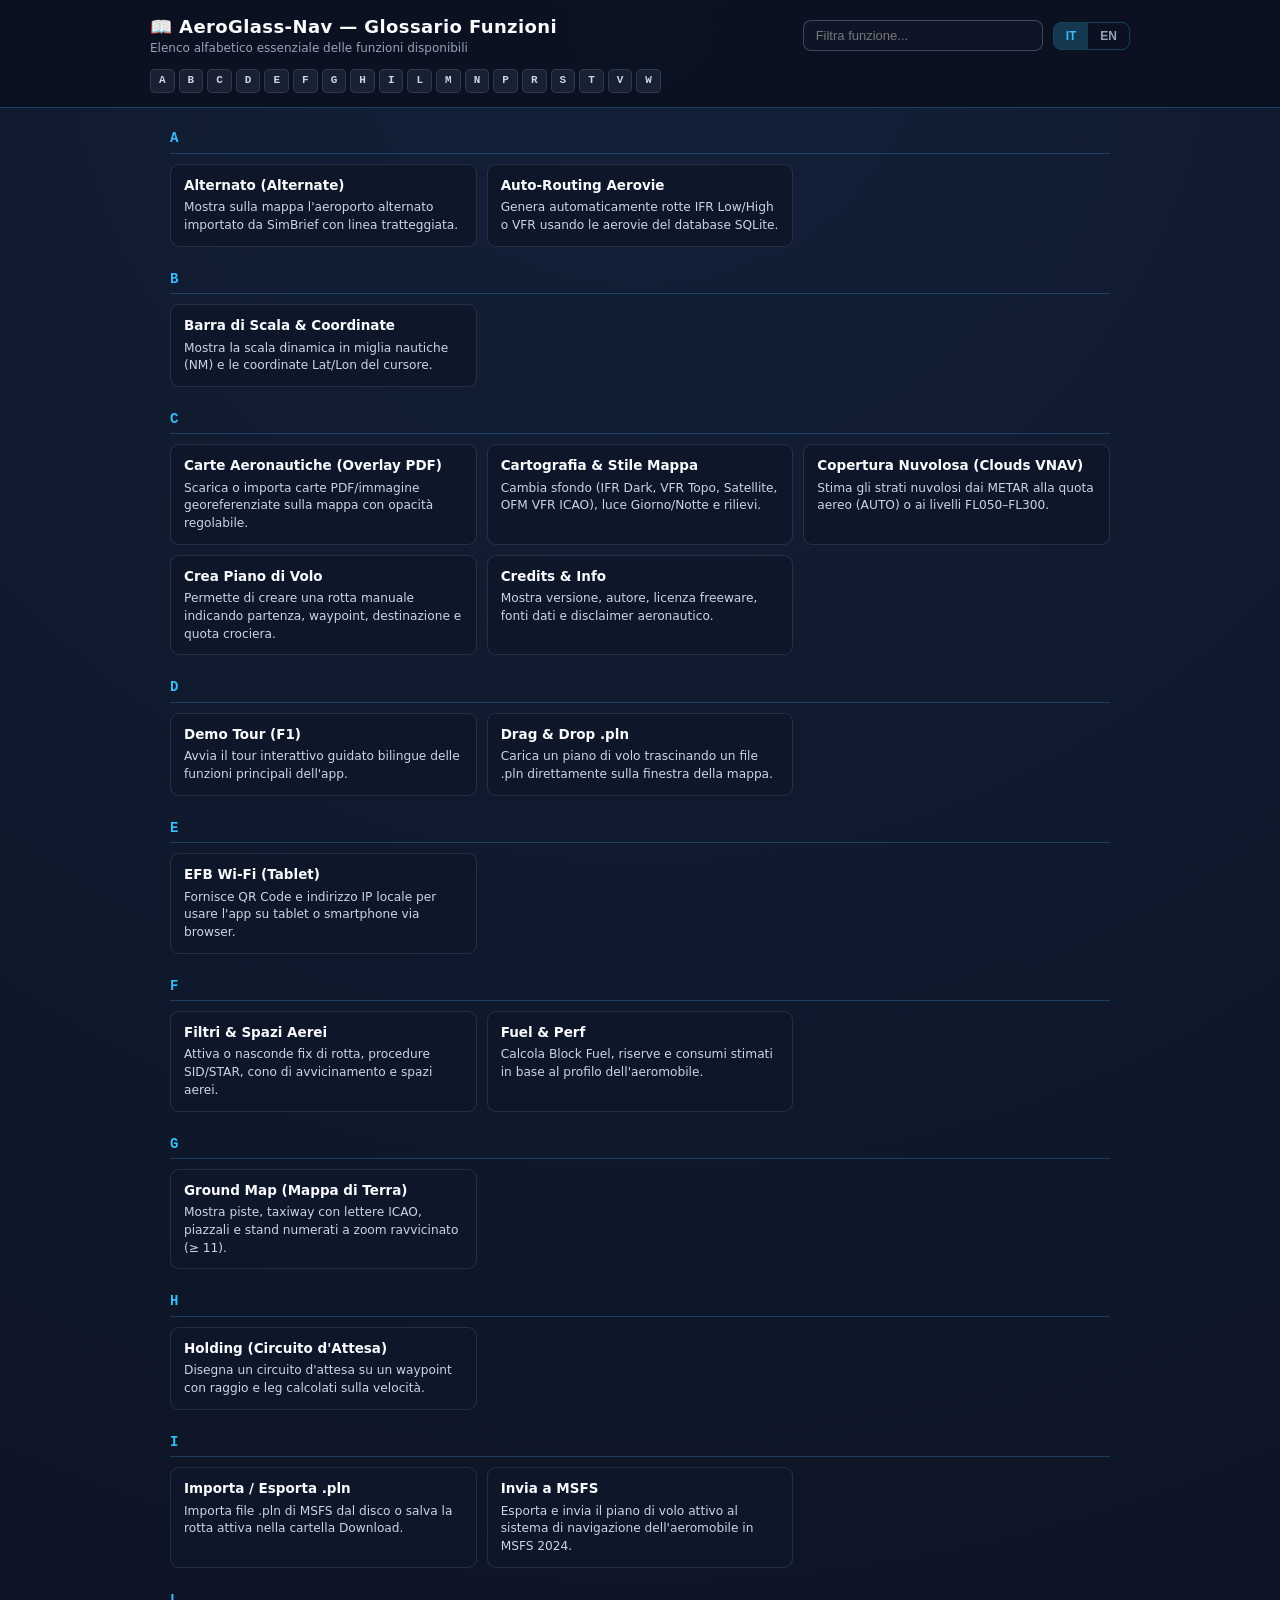
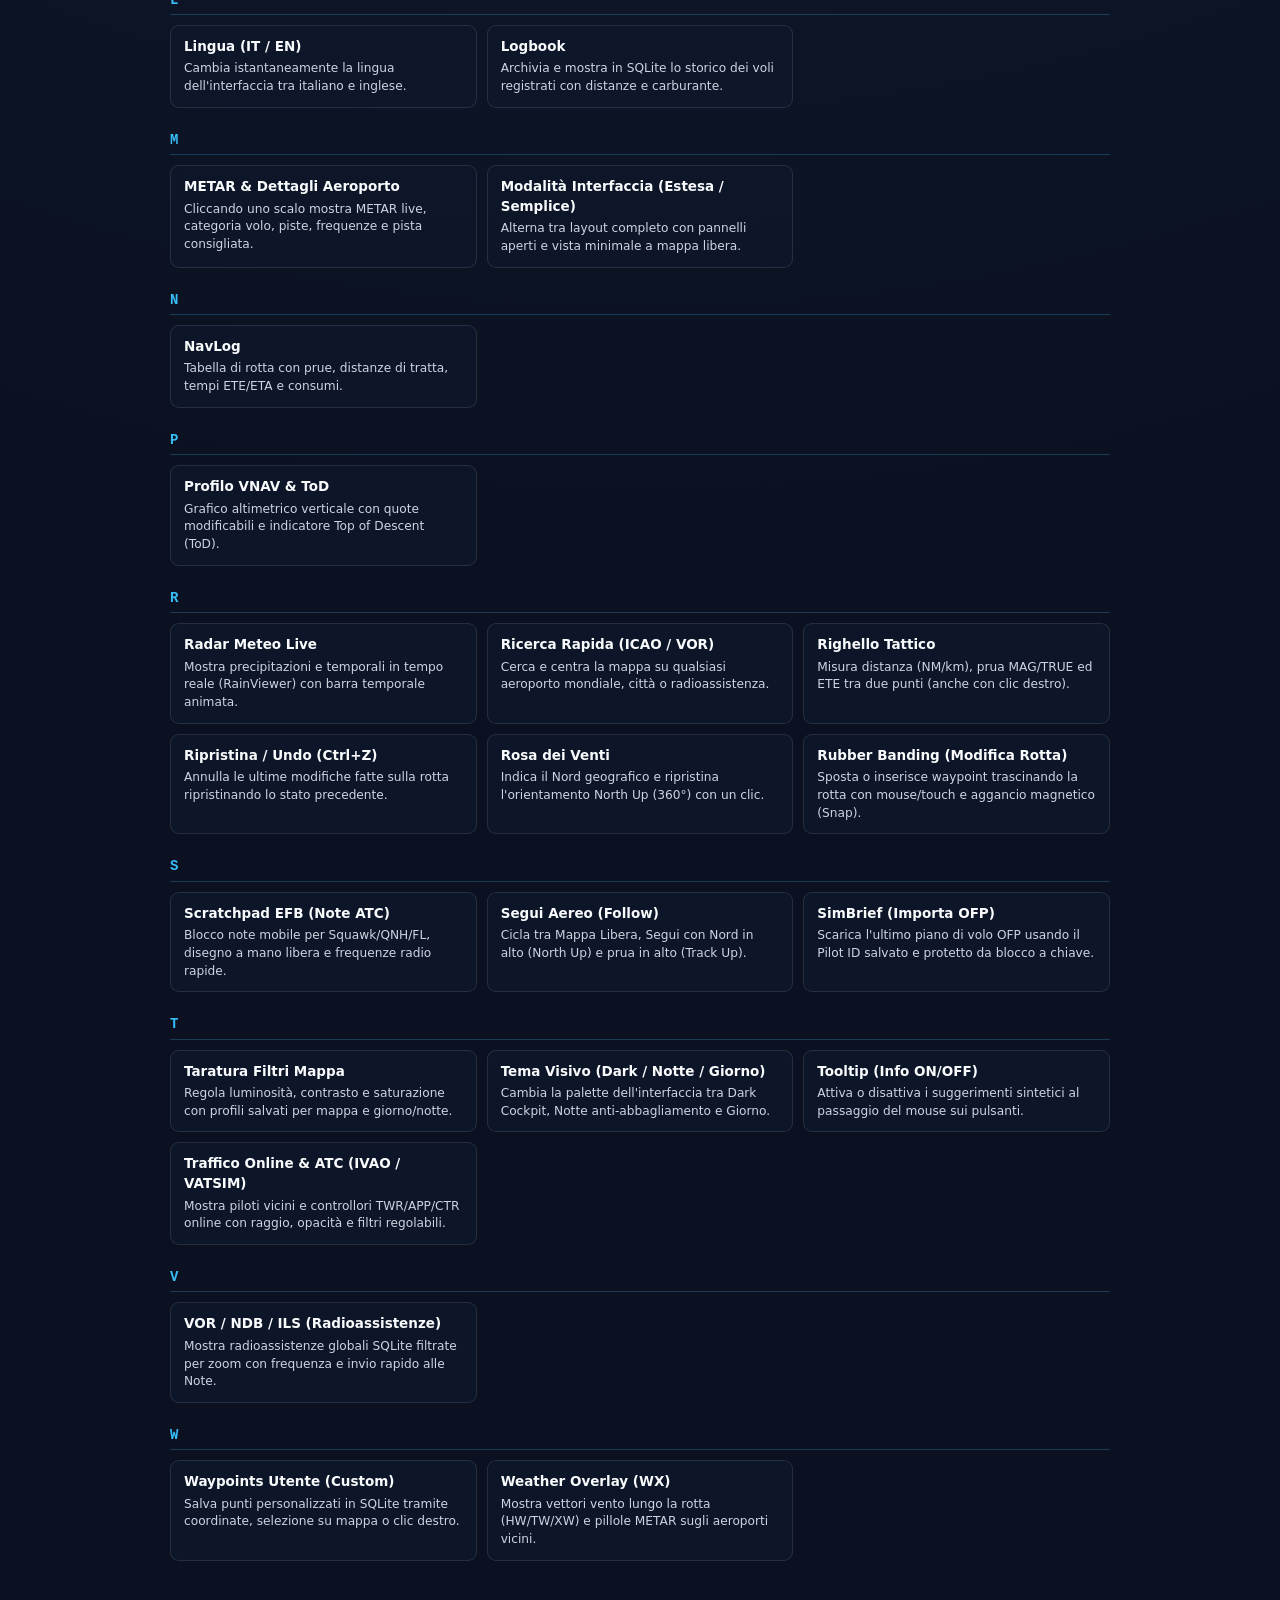
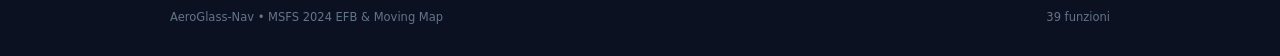
==== src/ui/glossary.html @ 99c02edd "feat: Add bilingual feature glossary and integrate glossary button in UI" ====
<!DOCTYPE html>
<html lang="it">
<head>
    <meta charset="UTF-8">
    <meta name="viewport" content="width=device-width, initial-scale=1.0">
    <title>AeroGlass-Nav — Glossario Funzioni / Feature Glossary</title>
    <style>
        :root {
            --bg-main: #0b1120;
            --bg-card: rgba(15, 23, 42, 0.92);
            --border: rgba(56, 189, 248, 0.28);
            --cyan: #38bdf8;
            --text: #e2e8f0;
            --muted: #94a3b8;
        }
        * { box-sizing: border-box; }
        body {
            margin: 0;
            background: radial-gradient(circle at top, #132038 0%, var(--bg-main) 65%);
            color: var(--text);
            font-family: 'Segoe UI', system-ui, -apple-system, sans-serif;
            min-height: 100vh;
            line-height: 1.45;
        }
        header {
            position: sticky;
            top: 0;
            z-index: 100;
            background: rgba(11, 17, 32, 0.94);
            backdrop-filter: blur(10px);
            border-bottom: 1px solid var(--border);
            padding: 14px 20px;
        }
        .header-inner {
            max-width: 980px;
            margin: 0 auto;
            display: flex;
            flex-wrap: wrap;
            align-items: center;
            justify-content: space-between;
            gap: 12px;
        }
        .brand {
            display: flex;
            flex-direction: column;
        }
        .brand h1 {
            margin: 0;
            font-size: 18px;
            color: #f8fafc;
            letter-spacing: 0.4px;
        }
        .brand span {
            font-size: 12px;
            color: var(--muted);
        }
        .controls {
            display: flex;
            align-items: center;
            gap: 10px;
            flex-wrap: wrap;
        }
        #searchInput {
            background: rgba(15, 23, 42, 0.95);
            border: 1px solid rgba(148, 163, 184, 0.35);
            color: #f8fafc;
            border-radius: 8px;
            padding: 7px 12px;
            font-size: 13px;
            width: 240px;
            outline: none;
        }
        #searchInput:focus {
            border-color: var(--cyan);
            box-shadow: 0 0 0 2px rgba(56, 189, 248, 0.2);
        }
        .lang-group {
            display: inline-flex;
            border: 1px solid var(--border);
            border-radius: 8px;
            overflow: hidden;
        }
        .lang-btn {
            background: transparent;
            border: none;
            color: var(--muted);
            padding: 6px 12px;
            font-size: 12px;
            font-weight: 700;
            cursor: pointer;
            transition: background 0.15s, color 0.15s;
        }
        .lang-btn.active {
            background: rgba(56, 189, 248, 0.22);
            color: var(--cyan);
        }
        .alpha-bar {
            max-width: 980px;
            margin: 12px auto 0;
            display: flex;
            flex-wrap: wrap;
            gap: 4px;
        }
        .alpha-btn {
            background: rgba(30, 41, 59, 0.7);
            border: 1px solid rgba(148, 163, 184, 0.2);
            color: #cbd5e1;
            border-radius: 5px;
            padding: 3px 8px;
            font-size: 11px;
            font-weight: 700;
            font-family: Consolas, monospace;
            text-decoration: none;
            cursor: pointer;
        }
        .alpha-btn:hover {
            border-color: var(--cyan);
            color: var(--cyan);
        }
        main {
            max-width: 980px;
            margin: 20px auto 48px;
            padding: 0 20px;
        }
        .letter-group {
            margin-bottom: 22px;
        }
        .letter-heading {
            font-family: Consolas, monospace;
            font-size: 14px;
            font-weight: 800;
            color: var(--cyan);
            border-bottom: 1px solid rgba(56, 189, 248, 0.25);
            padding-bottom: 4px;
            margin: 0 0 10px;
            scroll-margin-top: 125px;
        }
        .entries-grid {
            display: grid;
            grid-template-columns: repeat(auto-fill, minmax(290px, 1fr));
            gap: 10px;
        }
        .entry-card {
            background: var(--bg-card);
            border: 1px solid rgba(148, 163, 184, 0.18);
            border-radius: 9px;
            padding: 11px 13px;
            transition: border-color 0.15s ease;
        }
        .entry-card:hover {
            border-color: rgba(56, 189, 248, 0.55);
        }
        .entry-title {
            font-size: 13.5px;
            font-weight: 700;
            color: #f8fafc;
            margin-bottom: 4px;
        }
        .entry-desc {
            font-size: 12.2px;
            color: #cbd5e1;
            margin: 0;
        }
        .empty-state {
            text-align: center;
            color: var(--muted);
            padding: 40px 10px;
            font-size: 14px;
        }
        footer {
            max-width: 980px;
            margin: 0 auto 30px;
            padding: 0 20px;
            font-size: 11.5px;
            color: #64748b;
            display: flex;
            justify-content: space-between;
            flex-wrap: wrap;
            gap: 8px;
        }
    </style>
</head>
<body>
    <header>
        <div class="header-inner">
            <div class="brand">
                <h1 id="pageTitle">📖 AeroGlass-Nav — Glossario Funzioni</h1>
                <span id="pageSubtitle">Elenco alfabetico essenziale delle funzioni disponibili</span>
            </div>
            <div class="controls">
                <input id="searchInput" type="search" placeholder="Filtra funzione..." oninput="renderGlossary()">
                <div class="lang-group">
                    <button id="btnLangIt" class="lang-btn" type="button" onclick="setLang('it')">IT</button>
                    <button id="btnLangEn" class="lang-btn" type="button" onclick="setLang('en')">EN</button>
                </div>
            </div>
        </div>
        <nav id="alphaBar" class="alpha-bar"></nav>
    </header>

    <main id="glossaryContainer"></main>

    <footer>
        <span>AeroGlass-Nav • MSFS 2024 EFB &amp; Moving Map</span>
        <span id="countLabel"></span>
    </footer>

    <script>
        const UI_TEXT = {
            it: {
                title: "📖 AeroGlass-Nav — Glossario Funzioni",
                subtitle: "Elenco alfabetico essenziale delle funzioni disponibili",
                search: "Filtra funzione...",
                empty: "Nessuna funzione corrisponde alla ricerca.",
                count: (n) => `${n} funzioni`
            },
            en: {
                title: "📖 AeroGlass-Nav — Feature Glossary",
                subtitle: "Essential alphabetical reference of available features",
                search: "Filter features...",
                empty: "No matching features found.",
                count: (n) => `${n} features`
            }
        };

        const GLOSSARY_ENTRIES = [
            {
                it: { term: "Alternato (Alternate)", desc: "Mostra sulla mappa l'aeroporto alternato importato da SimBrief con linea tratteggiata." },
                en: { term: "Alternate Airport", desc: "Displays the SimBrief alternate airport on the map connected by a dashed line." }
            },
            {
                it: { term: "Auto-Routing Aerovie", desc: "Genera automaticamente rotte IFR Low/High o VFR usando le aerovie del database SQLite." },
                en: { term: "Airway Auto-Routing", desc: "Automatically builds IFR Low/High or VFR routes using airways stored in SQLite." }
            },
            {
                it: { term: "Barra di Scala & Coordinate", desc: "Mostra la scala dinamica in miglia nautiche (NM) e le coordinate Lat/Lon del cursore." },
                en: { term: "Scale Bar & Coordinates", desc: "Displays the dynamic nautical mile (NM) scale bar and cursor Lat/Lon coordinates." }
            },
            {
                it: { term: "Carte Aeronautiche (Overlay PDF)", desc: "Scarica o importa carte PDF/immagine georeferenziate sulla mappa con opacità regolabile." },
                en: { term: "Aviation Charts (PDF Overlay)", desc: "Downloads or imports georeferenced PDF/image charts overlaid on the map with adjustable opacity." }
            },
            {
                it: { term: "Cartografia & Stile Mappa", desc: "Cambia sfondo (IFR Dark, VFR Topo, Satellite, OFM VFR ICAO), luce Giorno/Notte e rilievi." },
                en: { term: "Map Style & Layers", desc: "Switches base map (IFR Dark, VFR Topo, Satellite, OFM VFR ICAO), Day/Night lighting and hillshade relief." }
            },
            {
                it: { term: "Copertura Nuvolosa (Clouds VNAV)", desc: "Stima gli strati nuvolosi dai METAR alla quota aereo (AUTO) o ai livelli FL050–FL300." },
                en: { term: "Cloud Coverage (VNAV Clouds)", desc: "Estimates cloud layers from METAR reports at aircraft altitude (AUTO) or FL050–FL300." }
            },
            {
                it: { term: "Crea Piano di Volo", desc: "Permette di creare una rotta manuale indicando partenza, waypoint, destinazione e quota crociera." },
                en: { term: "Create Flight Plan", desc: "Builds a manual route by entering departure, waypoints, destination and cruise altitude." }
            },
            {
                it: { term: "Credits & Info", desc: "Mostra versione, autore, licenza freeware, fonti dati e disclaimer aeronautico." },
                en: { term: "Credits & Info", desc: "Shows version, author, freeware license, data sources and aviation disclaimer." }
            },
            {
                it: { term: "Demo Tour (F1)", desc: "Avvia il tour interattivo guidato bilingue delle funzioni principali dell'app." },
                en: { term: "Demo Tour (F1)", desc: "Starts the interactive bilingual guided tour of the main application features." }
            },
            {
                it: { term: "Drag & Drop .pln", desc: "Carica un piano di volo trascinando un file .pln direttamente sulla finestra della mappa." },
                en: { term: "Drag & Drop .pln", desc: "Loads a flight plan instantly by dropping a .pln file onto the map window." }
            },
            {
                it: { term: "EFB Wi-Fi (Tablet)", desc: "Fornisce QR Code e indirizzo IP locale per usare l'app su tablet o smartphone via browser." },
                en: { term: "Wi-Fi EFB (Tablet)", desc: "Provides a QR Code and local IP address to run the EFB on a tablet or phone browser." }
            },
            {
                it: { term: "Filtri & Spazi Aerei", desc: "Attiva o nasconde fix di rotta, procedure SID/STAR, cono di avvicinamento e spazi aerei." },
                en: { term: "Filters & Airspaces", desc: "Toggles route fixes, SID/STAR procedures, approach cone and airspace boundaries." }
            },
            {
                it: { term: "Fuel & Perf", desc: "Calcola Block Fuel, riserve e consumi stimati in base al profilo dell'aeromobile." },
                en: { term: "Fuel & Perf", desc: "Calculates Block Fuel, reserves and estimated burn based on aircraft performance." }
            },
            {
                it: { term: "Ground Map (Mappa di Terra)", desc: "Mostra piste, taxiway con lettere ICAO, piazzali e stand numerati a zoom ravvicinato (≥ 11)." },
                en: { term: "Airport Ground Map", desc: "Renders runways, ICAO-labeled taxiways, aprons and numbered stands at close zoom (≥ 11)." }
            },
            {
                it: { term: "Holding (Circuito d'Attesa)", desc: "Disegna un circuito d'attesa su un waypoint con raggio e leg calcolati sulla velocità." },
                en: { term: "Holding Pattern", desc: "Draws a holding racetrack at a waypoint with turn radius and leg calculated from speed." }
            },
            {
                it: { term: "Importa / Esporta .pln", desc: "Importa file .pln di MSFS dal disco o salva la rotta attiva nella cartella Download." },
                en: { term: "Import / Export .pln", desc: "Imports MSFS .pln files from disk or exports the active route to Downloads." }
            },
            {
                it: { term: "Invia a MSFS", desc: "Esporta e invia il piano di volo attivo al sistema di navigazione dell'aeromobile in MSFS 2024." },
                en: { term: "Send to MSFS", desc: "Exports and sends the active flight plan to the current aircraft's avionics in MSFS 2024." }
            },
            {
                it: { term: "Lingua (IT / EN)", desc: "Cambia istantaneamente la lingua dell'interfaccia tra italiano e inglese." },
                en: { term: "Language (IT / EN)", desc: "Instantly switches the user interface between Italian and English." }
            },
            {
                it: { term: "Logbook", desc: "Archivia e mostra in SQLite lo storico dei voli registrati con distanze e carburante." },
                en: { term: "Logbook", desc: "Stores and displays flight history, distances and fuel logs in local SQLite." }
            },
            {
                it: { term: "METAR & Dettagli Aeroporto", desc: "Cliccando uno scalo mostra METAR live, categoria volo, piste, frequenze e pista consigliata." },
                en: { term: "Quick METAR & Airport Details", desc: "Clicking an airport shows live METAR, flight category, runways, frequencies and best runway." }
            },
            {
                it: { term: "Modalità Interfaccia (Estesa / Semplice)", desc: "Alterna tra layout completo con pannelli aperti e vista minimale a mappa libera." },
                en: { term: "UI Mode (Extended / Simple)", desc: "Toggles between full layout with panels and a minimal uncluttered map view." }
            },
            {
                it: { term: "NavLog", desc: "Tabella di rotta con prue, distanze di tratta, tempi ETE/ETA e consumi." },
                en: { term: "NavLog", desc: "Detailed route log with headings, leg distances, ETE/ETA and fuel burn." }
            },
            {
                it: { term: "Profilo VNAV & ToD", desc: "Grafico altimetrico verticale con quote modificabili e indicatore Top of Descent (ToD)." },
                en: { term: "VNAV Profile & ToD", desc: "Vertical altitude profile drawer with editable altitudes and Top of Descent (ToD) marker." }
            },
            {
                it: { term: "Radar Meteo Live", desc: "Mostra precipitazioni e temporali in tempo reale (RainViewer) con barra temporale animata." },
                en: { term: "Live Weather Radar", desc: "Overlays real-time rain and storm cells (RainViewer) with an animated timeline bar." }
            },
            {
                it: { term: "Ricerca Rapida (ICAO / VOR)", desc: "Cerca e centra la mappa su qualsiasi aeroporto mondiale, città o radioassistenza." },
                en: { term: "Quick Search (ICAO / VOR)", desc: "Searches and centers the map on any worldwide airport, city or VOR." }
            },
            {
                it: { term: "Righello Tattico", desc: "Misura distanza (NM/km), prua MAG/TRUE ed ETE tra due punti (anche con clic destro)." },
                en: { term: "Measure Tool", desc: "Measures distance (NM/km), MAG/TRUE bearing and ETE between two points (also via Right-Click)." }
            },
            {
                it: { term: "Ripristina / Undo (Ctrl+Z)", desc: "Annulla le ultime modifiche fatte sulla rotta ripristinando lo stato precedente." },
                en: { term: "Undo Route Change (Ctrl+Z)", desc: "Reverts recent flight plan modifications step by step." }
            },
            {
                it: { term: "Rosa dei Venti", desc: "Indica il Nord geografico e ripristina l'orientamento North Up (360°) con un clic." },
                en: { term: "Compass Rose", desc: "Indicates True North and resets map orientation to North Up (360°) on click." }
            },
            {
                it: { term: "Rubber Banding (Modifica Rotta)", desc: "Sposta o inserisce waypoint trascinando la rotta con mouse/touch e aggancio magnetico (Snap)." },
                en: { term: "Rubber Banding (Route Drag)", desc: "Moves or inserts waypoints by dragging the route with mouse/touch and magnetic Snap." }
            },
            {
                it: { term: "Scratchpad EFB (Note ATC)", desc: "Blocco note mobile per Squawk/QNH/FL, disegno a mano libera e frequenze radio rapide." },
                en: { term: "EFB Scratchpad (ATC Notes)", desc: "Draggable pad for Squawk/QNH/FL clearances, freehand drawing and quick frequencies." }
            },
            {
                it: { term: "Segui Aereo (Follow)", desc: "Cicla tra Mappa Libera, Segui con Nord in alto (North Up) e prua in alto (Track Up)." },
                en: { term: "Follow Aircraft", desc: "Cycles through Free Map, North Up and Track Up centering modes." }
            },
            {
                it: { term: "SimBrief (Importa OFP)", desc: "Scarica l'ultimo piano di volo OFP usando il Pilot ID salvato e protetto da blocco a chiave." },
                en: { term: "SimBrief (OFP Import)", desc: "Fetches the latest SimBrief OFP using a saved Pilot ID protected by a key lock." }
            },
            {
                it: { term: "Taratura Filtri Mappa", desc: "Regola luminosità, contrasto e saturazione con profili salvati per mappa e giorno/notte." },
                en: { term: "Map Filter Calibrator", desc: "Adjusts brightness, contrast and saturation with separate profiles per map and lighting." }
            },
            {
                it: { term: "Tema Visivo (Dark / Notte / Giorno)", desc: "Cambia la palette dell'interfaccia tra Dark Cockpit, Notte anti-abbagliamento e Giorno." },
                en: { term: "Visual Theme (Dark / Night / Day)", desc: "Switches UI theme between Dark Cockpit, anti-glare Night and Day mode." }
            },
            {
                it: { term: "Tooltip (Info ON/OFF)", desc: "Attiva o disattiva i suggerimenti sintetici al passaggio del mouse sui pulsanti." },
                en: { term: "Tooltips (Info ON/OFF)", desc: "Enables or disables concise hover descriptions on toolbar buttons." }
            },
            {
                it: { term: "Traffico Online & ATC (IVAO / VATSIM)", desc: "Mostra piloti vicini e controllori TWR/APP/CTR online con raggio, opacità e filtri regolabili." },
                en: { term: "Online Traffic & ATC (IVAO / VATSIM)", desc: "Displays nearby pilots and online TWR/APP/CTR sectors with adjustable range and opacity." }
            },
            {
                it: { term: "VOR / NDB / ILS (Radioassistenze)", desc: "Mostra radioassistenze globali SQLite filtrate per zoom con frequenza e invio rapido alle Note." },
                en: { term: "VOR / NDB / ILS (Navaids)", desc: "Shows worldwide SQLite navaids filtered by zoom with frequency and one-click send to Notes." }
            },
            {
                it: { term: "Waypoints Utente (Custom)", desc: "Salva punti personalizzati in SQLite tramite coordinate, selezione su mappa o clic destro." },
                en: { term: "User Waypoints (Custom)", desc: "Saves custom waypoints in SQLite via coordinates, map pick or Right-Click." }
            },
            {
                it: { term: "Weather Overlay (WX)", desc: "Mostra vettori vento lungo la rotta (HW/TW/XW) e pillole METAR sugli aeroporti vicini." },
                en: { term: "Weather Overlay (WX)", desc: "Displays route wind vectors (HW/TW/XW) and quick METAR pills on nearby airports." }
            }
        ];

        const params = new URLSearchParams(window.location.search);
        let activeLang = (params.get('lang') === 'en') ? 'en' : 'it';

        function setLang(lang) {
            activeLang = (lang === 'en') ? 'en' : 'it';
            document.documentElement.lang = activeLang;
            document.getElementById('btnLangIt').classList.toggle('active', activeLang === 'it');
            document.getElementById('btnLangEn').classList.toggle('active', activeLang === 'en');
            document.getElementById('pageTitle').textContent = UI_TEXT[activeLang].title;
            document.getElementById('pageSubtitle').textContent = UI_TEXT[activeLang].subtitle;
            document.getElementById('searchInput').placeholder = UI_TEXT[activeLang].search;
            renderGlossary();
        }

        function renderGlossary() {
            const q = (document.getElementById('searchInput').value || '').trim().toLowerCase();
            const container = document.getElementById('glossaryContainer');
            const alphaBar = document.getElementById('alphaBar');

            const items = GLOSSARY_ENTRIES
                .map(entry => entry[activeLang])
                .filter(item => !q || item.term.toLowerCase().includes(q) || item.desc.toLowerCase().includes(q))
                .sort((a, b) => a.term.localeCompare(b.term, activeLang, { sensitivity: 'base' }));

            document.getElementById('countLabel').textContent = UI_TEXT[activeLang].count(items.length);

            if (items.length === 0) {
                alphaBar.innerHTML = '';
                container.innerHTML = `<div class="empty-state">${UI_TEXT[activeLang].empty}</div>`;
                return;
            }

            const grouped = new Map();
            items.forEach(item => {
                const letter = item.term.charAt(0).toUpperCase();
                if (!grouped.has(letter)) grouped.set(letter, []);
                grouped.get(letter).push(item);
            });

            alphaBar.innerHTML = Array.from(grouped.keys())
                .map(l => `<a class="alpha-btn" href="#sec-${l}">${l}</a>`)
                .join('');

            let html = '';
            grouped.forEach((list, letter) => {
                html += `<section class="letter-group">
                    <h2 id="sec-${letter}" class="letter-heading">${letter}</h2>
                    <div class="entries-grid">
                        ${list.map(it => `
                            <article class="entry-card">
                                <div class="entry-title">${it.term}</div>
                                <p class="entry-desc">${it.desc}</p>
                            </article>
                        `).join('')}
                    </div>
                </section>`;
            });
            container.innerHTML = html;
        }

        setLang(activeLang);
    </script>
</body>
</html>
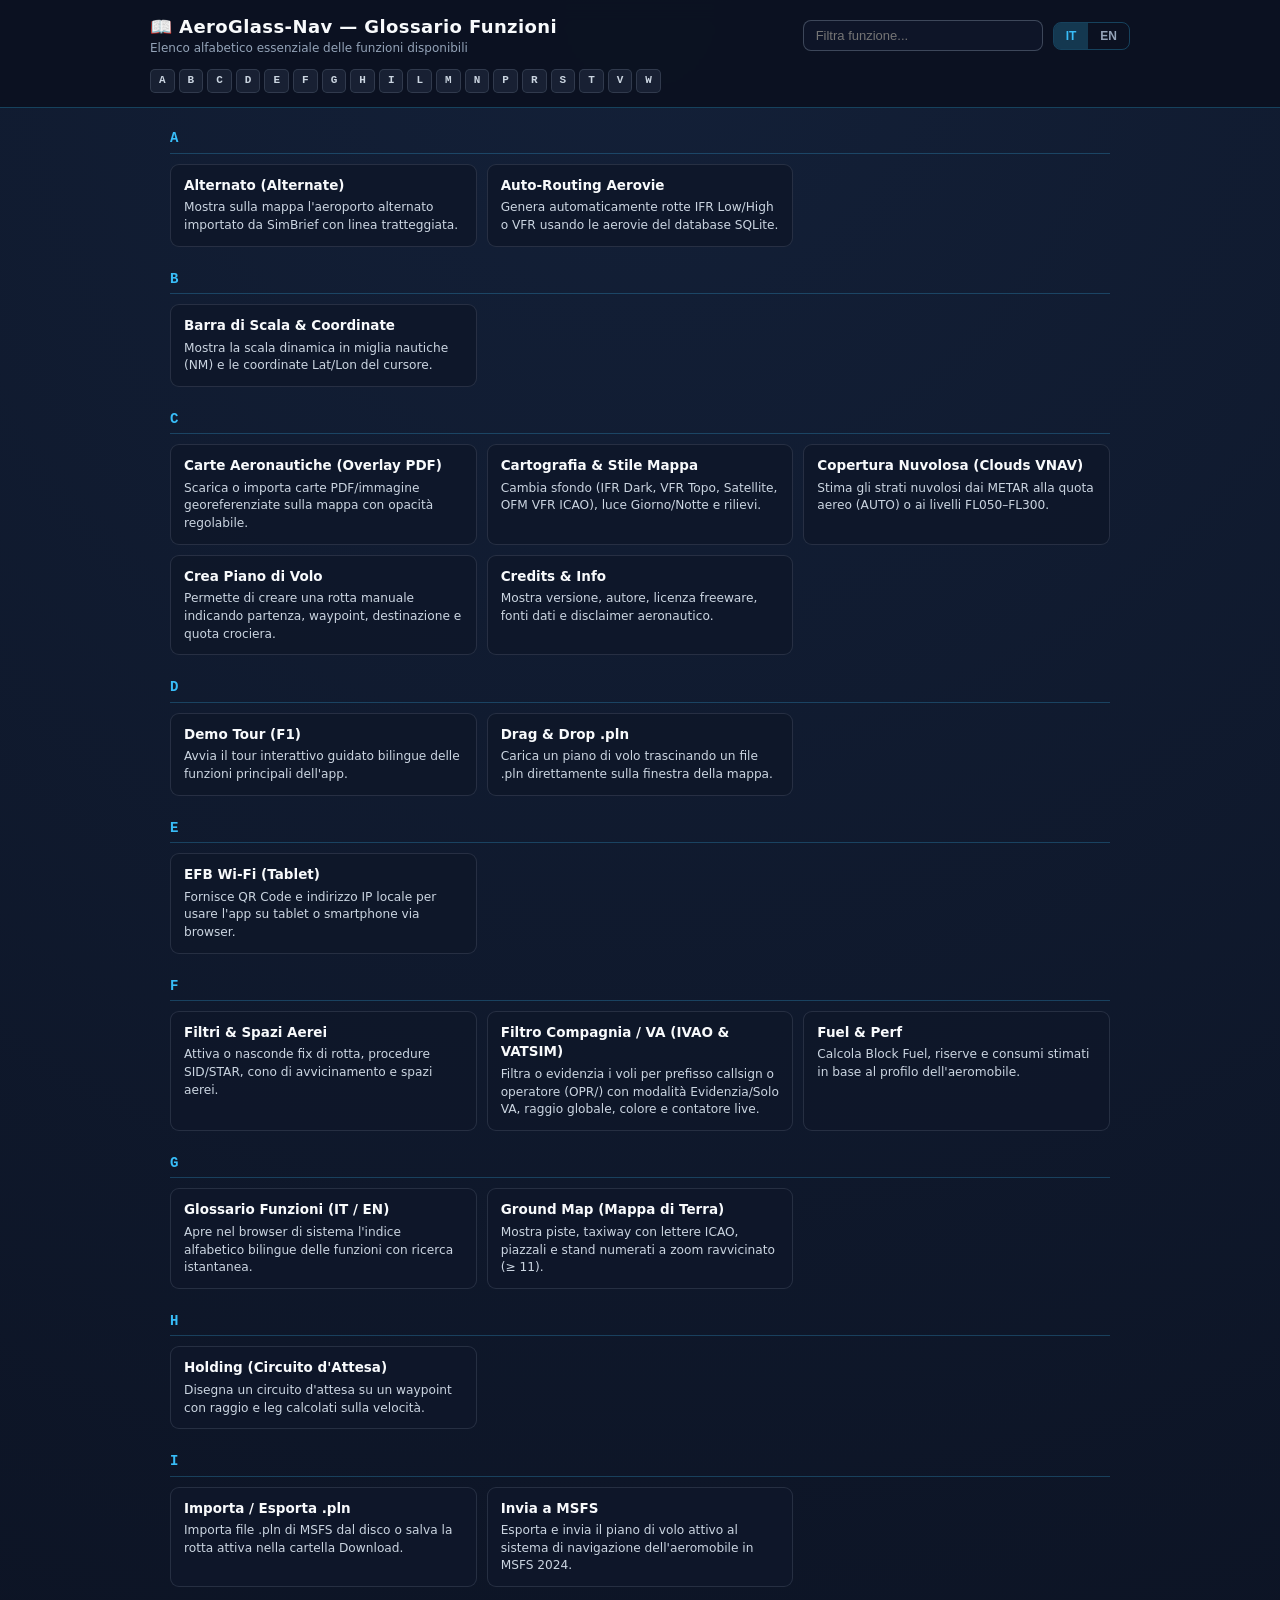
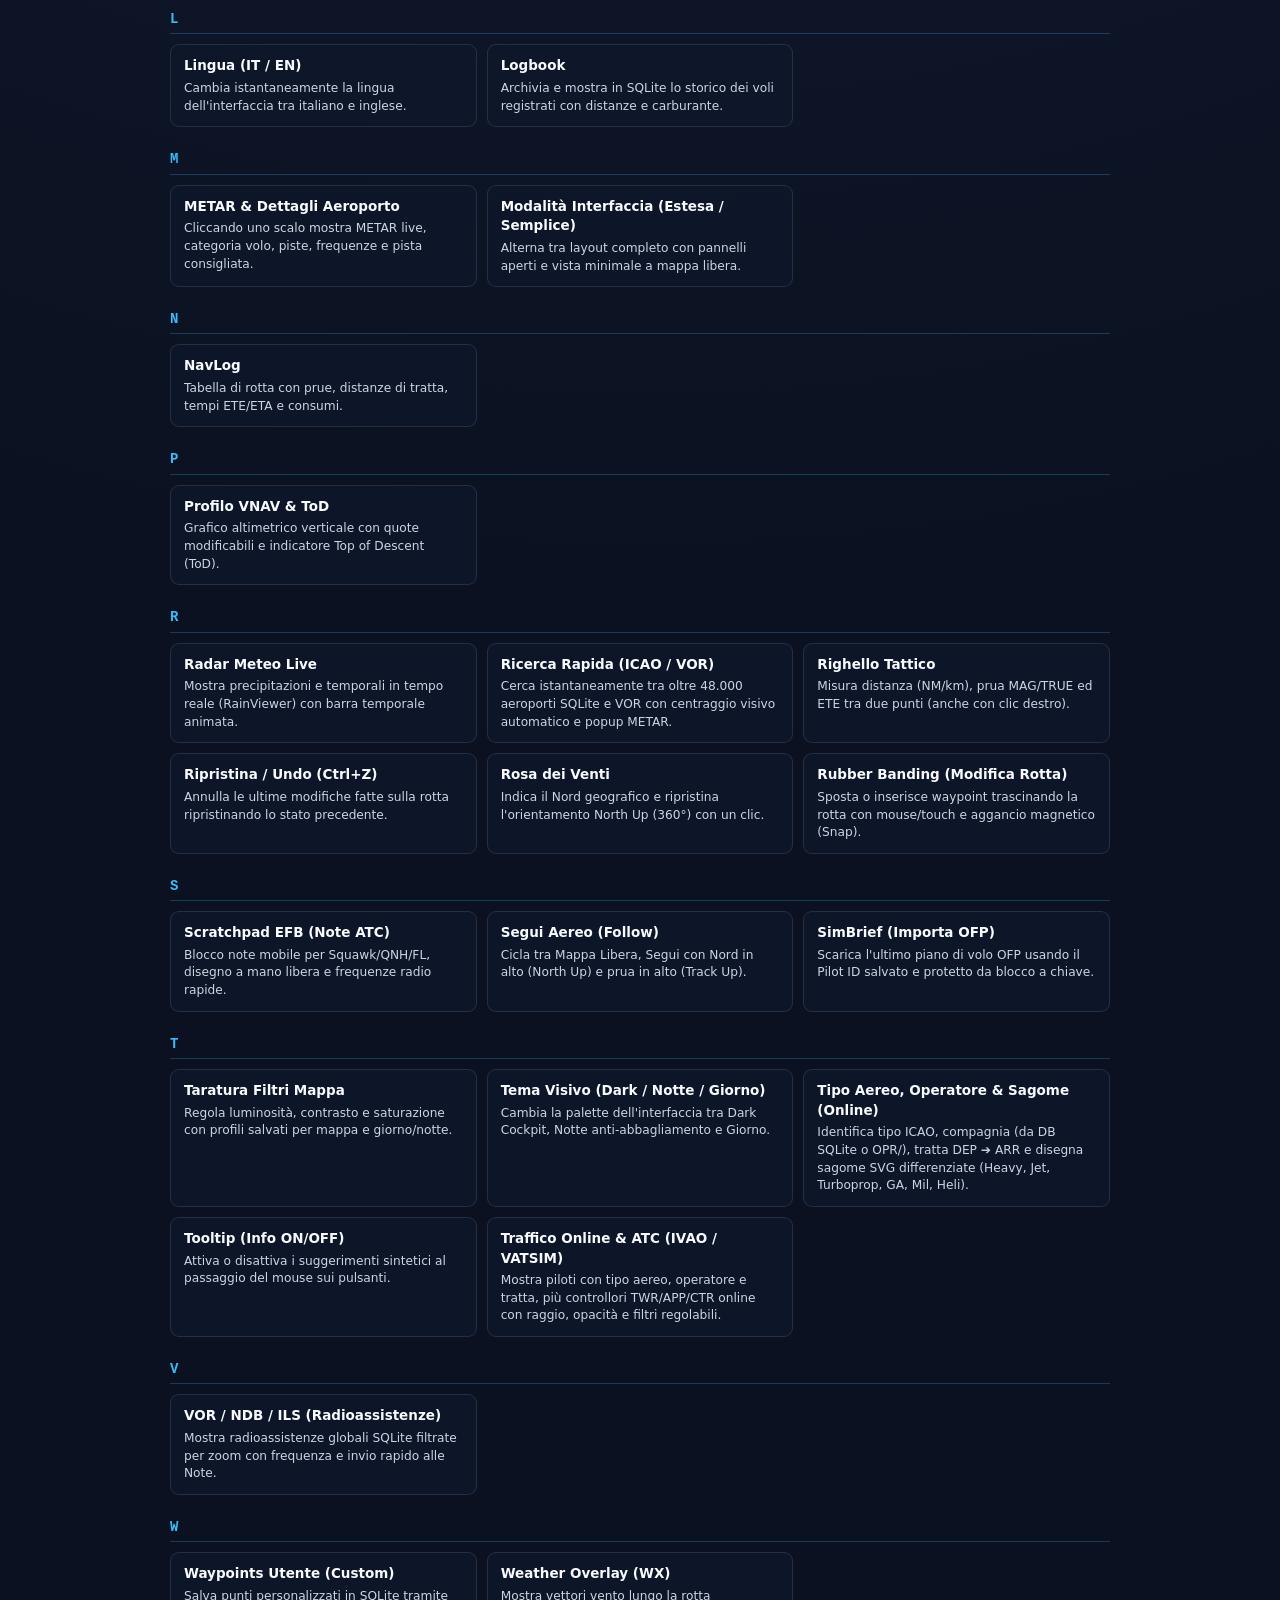
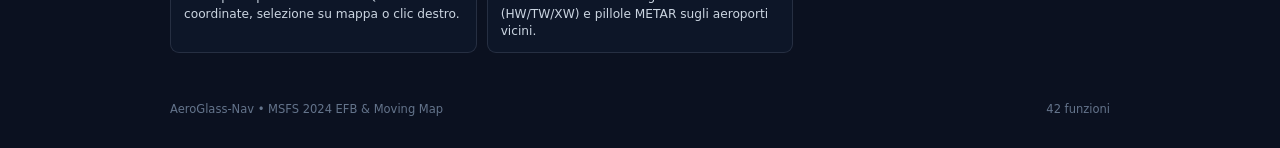
==== commit 432b2a92: "feat(glossary): update translations and add new features to glossary - Enhanced Italian and English " ====
--- a/src/ui/glossary.html
+++ b/src/ui/glossary.html
@@ -321,8 +321,8 @@
                 en: { term: "Live Weather Radar", desc: "Overlays real-time rain and storm cells (RainViewer) with an animated timeline bar." }
             },
             {
-                it: { term: "Ricerca Rapida (ICAO / VOR)", desc: "Cerca e centra la mappa su qualsiasi aeroporto mondiale, città o radioassistenza." },
-                en: { term: "Quick Search (ICAO / VOR)", desc: "Searches and centers the map on any worldwide airport, city or VOR." }
+                it: { term: "Ricerca Rapida (ICAO / VOR)", desc: "Cerca istantaneamente tra oltre 48.000 aeroporti SQLite e VOR con centraggio visivo automatico e popup METAR." },
+                en: { term: "Quick Search (ICAO / VOR)", desc: "Instantly searches 48,000+ SQLite airports and VORs with automatic visual centering and METAR popup." }
             },
             {
                 it: { term: "Righello Tattico", desc: "Misura distanza (NM/km), prua MAG/TRUE ed ETE tra due punti (anche con clic destro)." },
@@ -365,8 +365,20 @@
                 en: { term: "Tooltips (Info ON/OFF)", desc: "Enables or disables concise hover descriptions on toolbar buttons." }
             },
             {
-                it: { term: "Traffico Online & ATC (IVAO / VATSIM)", desc: "Mostra piloti vicini e controllori TWR/APP/CTR online con raggio, opacità e filtri regolabili." },
-                en: { term: "Online Traffic & ATC (IVAO / VATSIM)", desc: "Displays nearby pilots and online TWR/APP/CTR sectors with adjustable range and opacity." }
+                it: { term: "Filtro Compagnia / VA (IVAO & VATSIM)", desc: "Filtra o evidenzia i voli per prefisso callsign o operatore (OPR/) con modalità Evidenzia/Solo VA, raggio globale, colore e contatore live." },
+                en: { term: "Airline / VA Filter (IVAO & VATSIM)", desc: "Filters or highlights flights by callsign prefix or operator (OPR/) with Highlight/VA-Only mode, global range, custom color and live counter." }
+            },
+            {
+                it: { term: "Glossario Funzioni (IT / EN)", desc: "Apre nel browser di sistema l'indice alfabetico bilingue delle funzioni con ricerca istantanea." },
+                en: { term: "Feature Glossary (IT / EN)", desc: "Opens the alphabetical bilingual feature reference with instant search in your system browser." }
+            },
+            {
+                it: { term: "Tipo Aereo, Operatore & Sagome (Online)", desc: "Identifica tipo ICAO, compagnia (da DB SQLite o OPR/), tratta DEP ➔ ARR e disegna sagome SVG differenziate (Heavy, Jet, Turboprop, GA, Mil, Heli)." },
+                en: { term: "Aircraft Type, Operator & Silhouettes (Online)", desc: "Identifies ICAO type, airline/operator (from SQLite DB or OPR/), DEP ➔ ARR route and renders category SVG icons (Heavy, Jet, Turboprop, GA, Mil, Heli)." }
+            },
+            {
+                it: { term: "Traffico Online & ATC (IVAO / VATSIM)", desc: "Mostra piloti con tipo aereo, operatore e tratta, più controllori TWR/APP/CTR online con raggio, opacità e filtri regolabili." },
+                en: { term: "Online Traffic & ATC (IVAO / VATSIM)", desc: "Displays pilots with aircraft type, operator and route, plus online TWR/APP/CTR sectors with adjustable range and opacity." }
             },
             {
                 it: { term: "VOR / NDB / ILS (Radioassistenze)", desc: "Mostra radioassistenze globali SQLite filtrate per zoom con frequenza e invio rapido alle Note." },
